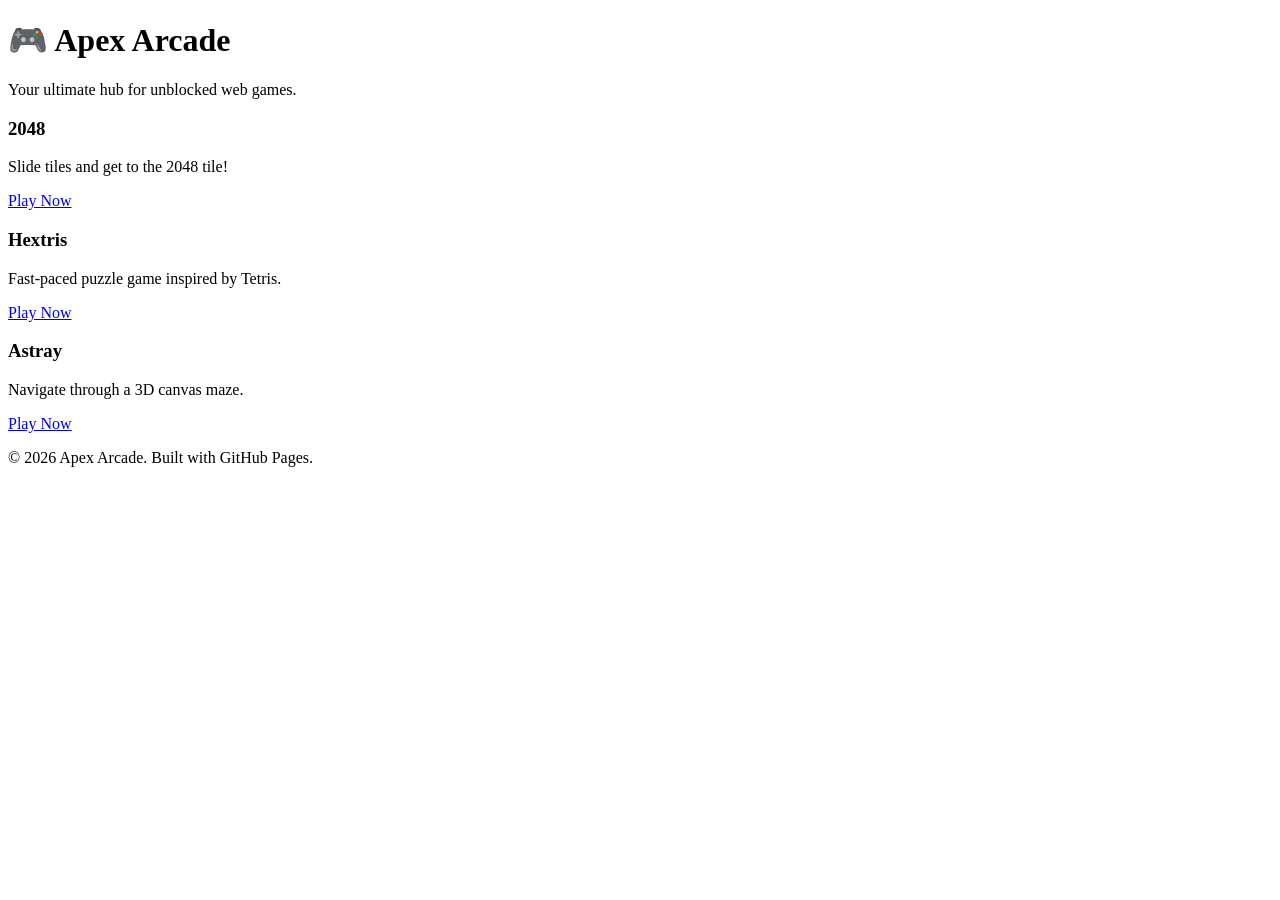
==== index.html @ ddfdd312 "Create index.html" ====
<!DOCTYPE html>
<html lang="en">
<head>
    <meta charset="UTF-8">
    <meta name="viewport" content="width=device-width, initial-scale=1.0">
    <title>Apex Arcade | Unblocked</title>
    <link rel="stylesheet" href="style.css">
</head>
<body>

    <header>
        <h1>🎮 Apex Arcade</h1>
        <p>Your ultimate hub for unblocked web games.</p>
    </header>

    <main class="game-container">
        <div class="game-card">
            <h3>2048</h3>
            <p>Slide tiles and get to the 2048 tile!</p>
            <a href="https://gabrielecirulli.github.io/2048/" target="_blank" class="play-btn">Play Now</a>
        </div>

        <div class="game-card">
            <h3>Hextris</h3>
            <p>Fast-paced puzzle game inspired by Tetris.</p>
            <a href="https://hextris.io/" target="_blank" class="play-btn">Play Now</a>
        </div>

        <div class="game-card">
            <h3>Astray</h3>
            <p>Navigate through a 3D canvas maze.</p>
            <a href="https://www.wordsandrock.com/astray/" target="_blank" class="play-btn">Play Now</a>
        </div>
    </main>

    <footer>
        <p>&copy; 2026 Apex Arcade. Built with GitHub Pages.</p>
    </footer>

</body>
</html>
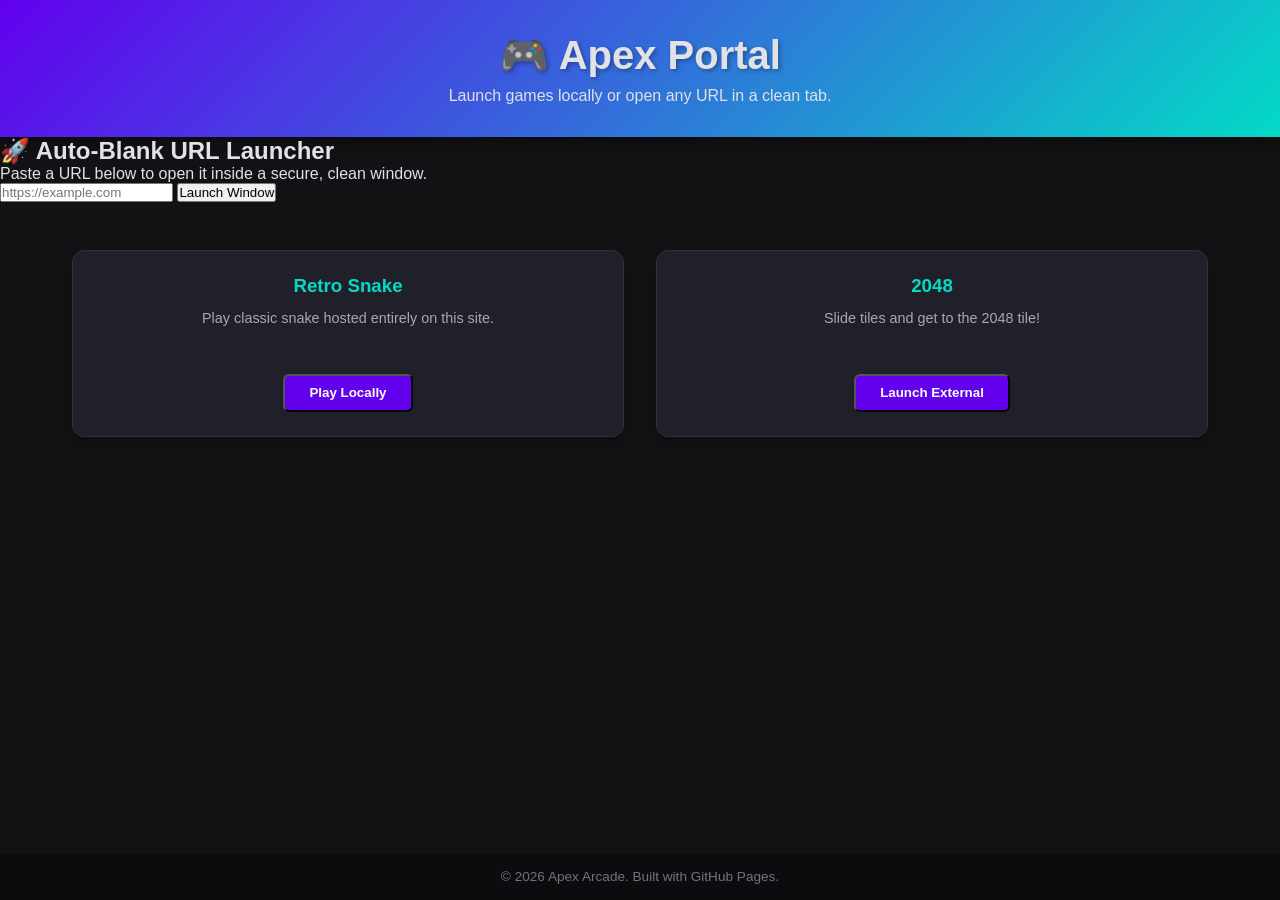
==== commit 7bb190c2: "Update index.html" ====
--- a/index.html
+++ b/index.html
@@ -3,39 +3,99 @@
 <head>
     <meta charset="UTF-8">
     <meta name="viewport" content="width=device-width, initial-scale=1.0">
-    <title>Apex Arcade | Unblocked</title>
+    <title>Apex Arcade & Launcher</title>
     <link rel="stylesheet" href="style.css">
 </head>
 <body>
 
     <header>
-        <h1>🎮 Apex Arcade</h1>
-        <p>Your ultimate hub for unblocked web games.</p>
+        <h1>🎮 Apex Portal</h1>
+        <p>Launch games locally or open any URL in a clean tab.</p>
     </header>
 
+    <section class="launcher-box">
+        <h2>🚀 Auto-Blank URL Launcher</h2>
+        <p>Paste a URL below to open it inside a secure, clean window.</p>
+        <div class="input-group">
+            <input type="text" id="urlInput" placeholder="https://example.com">
+            <button onclick="launchUrl()">Launch Window</button>
+        </div>
+    </section>
+
     <main class="game-container">
+        
+        <div class="game-card">
+            <h3>Retro Snake</h3>
+            <p>Play classic snake hosted entirely on this site.</p>
+            <button onclick="launchLocalGame('snake.html')" class="play-btn">Play Locally</button>
+        </div>
+
         <div class="game-card">
             <h3>2048</h3>
             <p>Slide tiles and get to the 2048 tile!</p>
-            <a href="https://gabrielecirulli.github.io/2048/" target="_blank" class="play-btn">Play Now</a>
+            <button onclick="launchUrlDirect('https://gabrielecirulli.github.io/2048/')" class="play-btn">Launch External</button>
         </div>
 
-        <div class="game-card">
-            <h3>Hextris</h3>
-            <p>Fast-paced puzzle game inspired by Tetris.</p>
-            <a href="https://hextris.io/" target="_blank" class="play-btn">Play Now</a>
-        </div>
-
-        <div class="game-card">
-            <h3>Astray</h3>
-            <p>Navigate through a 3D canvas maze.</p>
-            <a href="https://www.wordsandrock.com/astray/" target="_blank" class="play-btn">Play Now</a>
-        </div>
     </main>
 
     <footer>
         <p>&copy; 2026 Apex Arcade. Built with GitHub Pages.</p>
     </footer>
 
+    <script>
+        // Function 1: Launches any custom URL entered in the input box into about:blank
+        function launchUrl() {
+            let url = document.getElementById('urlInput').value.trim();
+            
+            if (!url) {
+                alert('Please enter a URL first!');
+                return;
+            }
+
+            // Ensure url has http or https prefix
+            if (!/^https?:\/\//i.test(url)) {
+                url = 'https://' + url;
+            }
+
+            const win = window.open('about:blank', '_blank');
+            if (win) {
+                win.document.body.style.margin = '0';
+                win.document.body.style.height = '100vh';
+                
+                const iframe = win.document.createElement('iframe');
+                iframe.style.border = 'none';
+                iframe.style.width = '100%';
+                iframe.style.height = '100%';
+                iframe.src = url;
+                
+                win.document.body.appendChild(iframe);
+            } else {
+                alert('Pop-up blocked! Please allow pop-ups for this site.');
+            }
+        }
+
+        // Function 2: For preset external game cards
+        function launchUrlDirect(targetUrl) {
+            const win = window.open('about:blank', '_blank');
+            if (win) {
+                win.document.body.style.margin = '0';
+                win.document.body.style.height = '100vh';
+                const iframe = win.document.createElement('iframe');
+                iframe.style.border = 'none';
+                iframe.style.width = '100%';
+                iframe.style.height = '100%';
+                iframe.src = targetUrl;
+                win.document.body.appendChild(iframe);
+            }
+        }
+
+        // Function 3: Opens your local HTML game files (like snake.html)
+        function launchLocalGame(pageName) {
+            // Gets the current domain path so it stays on your site structure
+            const currentPath = window.location.href.substring(0, window.location.href.lastIndexOf('/') + 1);
+            launchUrlDirect(currentPath + pageName);
+        }
+    </script>
+
 </body>
 </html>
--- a/style.css
+++ b/style.css
@@ -0,0 +1,88 @@
+* {
+    margin: 0;
+    padding: 0;
+    box-sizing: border-box;
+    font-family: 'Segoe UI', Tahoma, Geneva, Verdana, sans-serif;
+}
+
+body {
+    background-color: #121214;
+    color: #e1e1e6;
+    display: flex;
+    flex-direction: column;
+    min-height: 100vh;
+}
+
+header {
+    background: linear-gradient(135deg, #6200ee, #03dac6);
+    padding: 2rem;
+    text-align: center;
+    box-shadow: 0 4px 15px rgba(0, 0, 0, 0.5);
+}
+
+header h1 {
+    font-size: 2.5rem;
+    margin-bottom: 0.5rem;
+    text-shadow: 2px 2px 4px rgba(0,0,0,0.3);
+}
+
+.game-container {
+    display: grid;
+    grid-template-columns: repeat(auto-fit, minmax(250px, 1fr));
+    gap: 2rem;
+    padding: 3rem 2rem;
+    max-width: 1200px;
+    margin: 0 auto;
+    width: 100%;
+}
+
+.game-card {
+    background-color: #1f2029;
+    border-radius: 12px;
+    padding: 1.5rem;
+    text-align: center;
+    box-shadow: 0 8px 16px rgba(0,0,0,0.2);
+    transition: transform 0.2s, box-shadow 0.2s;
+    border: 1px solid #2e303c;
+}
+
+.game-card:hover {
+    transform: translateY(-5px);
+    box-shadow: 0 12px 20px rgba(98, 0, 238, 0.3);
+}
+
+.game-card h3 {
+    margin-bottom: 0.8rem;
+    color: #03dac6;
+}
+
+.game-card p {
+    font-size: 0.9rem;
+    color: #a8a8b3;
+    margin-bottom: 1.5rem;
+    min-height: 40px;
+}
+
+.play-btn {
+    display: inline-block;
+    background-color: #6200ee;
+    color: white;
+    padding: 0.6rem 1.5rem;
+    border-radius: 6px;
+    text-decoration: none;
+    font-weight: bold;
+    transition: background 0.2s;
+}
+
+.play-btn:hover {
+    background-color: #3700b3;
+}
+
+footer {
+    margin-top: auto;
+    background-color: #0c0c0e;
+    text-align: center;
+    padding: 1rem;
+    font-size: 0.85rem;
+    color: #737380;
+}
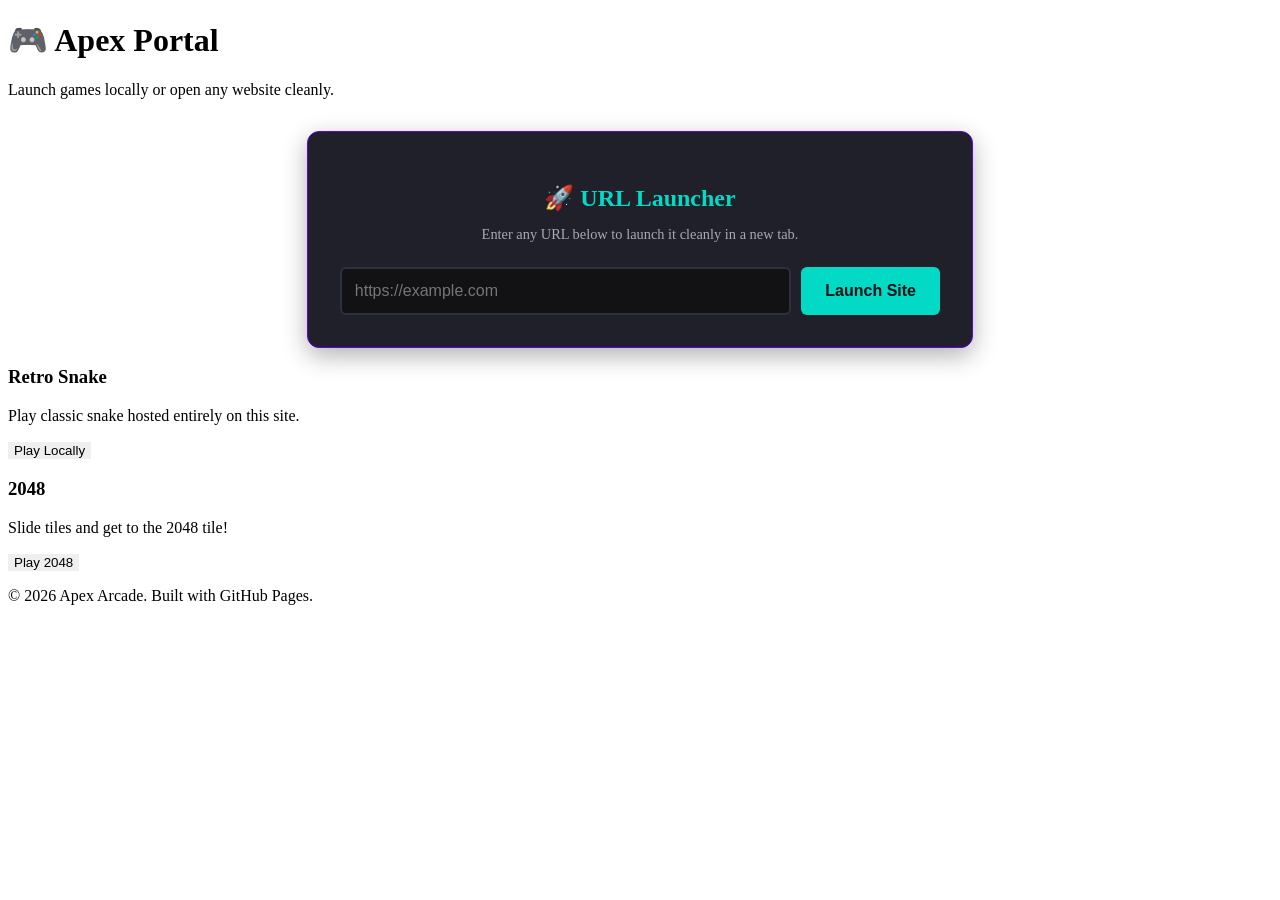
==== commit e0bd37a7: "Update index.html" ====
--- a/index.html
+++ b/index.html
@@ -10,15 +10,15 @@
 
     <header>
         <h1>🎮 Apex Portal</h1>
-        <p>Launch games locally or open any URL in a clean tab.</p>
+        <p>Launch games locally or open any website cleanly.</p>
     </header>
 
     <section class="launcher-box">
-        <h2>🚀 Auto-Blank URL Launcher</h2>
-        <p>Paste a URL below to open it inside a secure, clean window.</p>
+        <h2>🚀 URL Launcher</h2>
+        <p>Enter any URL below to launch it cleanly in a new tab.</p>
         <div class="input-group">
             <input type="text" id="urlInput" placeholder="https://example.com">
-            <button onclick="launchUrl()">Launch Window</button>
+            <button onclick="launchUrl()">Launch Site</button>
         </div>
     </section>
 
@@ -33,7 +33,7 @@
         <div class="game-card">
             <h3>2048</h3>
             <p>Slide tiles and get to the 2048 tile!</p>
-            <button onclick="launchUrlDirect('https://gabrielecirulli.github.io/2048/')" class="play-btn">Launch External</button>
+            <button onclick="launchDirect('https://gabrielecirulli.github.io/2048/')" class="play-btn">Play 2048</button>
         </div>
 
     </main>
@@ -43,7 +43,7 @@
     </footer>
 
     <script>
-        // Function 1: Launches any custom URL entered in the input box into about:blank
+        // Custom URL Launcher function
         function launchUrl() {
             let url = document.getElementById('urlInput').value.trim();
             
@@ -52,48 +52,24 @@
                 return;
             }
 
-            // Ensure url has http or https prefix
+            // Automatically add https:// if it is missing
             if (!/^https?:\/\//i.test(url)) {
                 url = 'https://' + url;
             }
 
-            const win = window.open('about:blank', '_blank');
-            if (win) {
-                win.document.body.style.margin = '0';
-                win.document.body.style.height = '100vh';
-                
-                const iframe = win.document.createElement('iframe');
-                iframe.style.border = 'none';
-                iframe.style.width = '100%';
-                iframe.style.height = '100%';
-                iframe.src = url;
-                
-                win.document.body.appendChild(iframe);
-            } else {
-                alert('Pop-up blocked! Please allow pop-ups for this site.');
-            }
+            // Opens in a clean new tab to bypass iframe security blocks
+            window.open(url, '_blank');
         }
 
-        // Function 2: For preset external game cards
-        function launchUrlDirect(targetUrl) {
-            const win = window.open('about:blank', '_blank');
-            if (win) {
-                win.document.body.style.margin = '0';
-                win.document.body.style.height = '100vh';
-                const iframe = win.document.createElement('iframe');
-                iframe.style.border = 'none';
-                iframe.style.width = '100%';
-                iframe.style.height = '100%';
-                iframe.src = targetUrl;
-                win.document.body.appendChild(iframe);
-            }
+        // Direct launcher for preset external game links
+        function launchDirect(targetUrl) {
+            window.open(targetUrl, '_blank');
         }
 
-        // Function 3: Opens your local HTML game files (like snake.html)
+        // Launcher for local HTML game files (like snake.html)
         function launchLocalGame(pageName) {
-            // Gets the current domain path so it stays on your site structure
             const currentPath = window.location.href.substring(0, window.location.href.lastIndexOf('/') + 1);
-            launchUrlDirect(currentPath + pageName);
+            window.open(currentPath + pageName, '_blank');
         }
     </script>
 
--- a/style.css
+++ b/style.css
@@ -1,88 +1,66 @@
-* {
-    margin: 0;
-    padding: 0;
-    box-sizing: border-box;
-    font-family: 'Segoe UI', Tahoma, Geneva, Verdana, sans-serif;
+/* Launcher Section Styles */
+.launcher-box {
+    background-color: #1f2029;
+    max-width: 600px;
+    margin: 2rem auto 0 auto;
+    padding: 2rem;
+    border-radius: 12px;
+    border: 1px solid #6200ee;
+    text-align: center;
+    box-shadow: 0 8px 24px rgba(0,0,0,0.3);
 }
 
-body {
-    background-color: #121214;
-    color: #e1e1e6;
-    display: flex;
-    flex-direction: column;
-    min-height: 100vh;
+.launcher-box h2 {
+    color: #03dac6;
+    margin-bottom: 0.5rem;
 }
 
-header {
-    background: linear-gradient(135deg, #6200ee, #03dac6);
-    padding: 2rem;
-    text-align: center;
-    box-shadow: 0 4px 15px rgba(0, 0, 0, 0.5);
+.launcher-box p {
+    color: #a8a8b3;
+    font-size: 0.9rem;
+    margin-bottom: 1.5rem;
 }
 
-header h1 {
-    font-size: 2.5rem;
-    margin-bottom: 0.5rem;
-    text-shadow: 2px 2px 4px rgba(0,0,0,0.3);
+.input-group {
+    display: flex;
+    gap: 10px;
+    justify-content: center;
 }
 
-.game-container {
-    display: grid;
-    grid-template-columns: repeat(auto-fit, minmax(250px, 1fr));
-    gap: 2rem;
-    padding: 3rem 2rem;
-    max-width: 1200px;
-    margin: 0 auto;
-    width: 100%;
+.input-group input {
+    flex: 1;
+    background-color: #121214;
+    border: 2px solid #2e303c;
+    border-radius: 6px;
+    padding: 0.8rem;
+    color: white;
+    font-size: 1rem;
+    outline: none;
+    transition: border-color 0.2s;
 }
 
-.game-card {
-    background-color: #1f2029;
-    border-radius: 12px;
-    padding: 1.5rem;
-    text-align: center;
-    box-shadow: 0 8px 16px rgba(0,0,0,0.2);
-    transition: transform 0.2s, box-shadow 0.2s;
-    border: 1px solid #2e303c;
+.input-group input:focus {
+    border-color: #03dac6;
 }
 
-.game-card:hover {
-    transform: translateY(-5px);
-    box-shadow: 0 12px 20px rgba(98, 0, 238, 0.3);
-}
-
-.game-card h3 {
-    margin-bottom: 0.8rem;
-    color: #03dac6;
-}
-
-.game-card p {
-    font-size: 0.9rem;
-    color: #a8a8b3;
-    margin-bottom: 1.5rem;
-    min-height: 40px;
-}
-
-.play-btn {
-    display: inline-block;
-    background-color: #6200ee;
-    color: white;
-    padding: 0.6rem 1.5rem;
+.input-group button {
+    background-color: #03dac6;
+    color: #121214;
+    border: none;
+    padding: 0.8rem 1.5rem;
     border-radius: 6px;
-    text-decoration: none;
     font-weight: bold;
+    cursor: pointer;
+    font-size: 1rem;
     transition: background 0.2s;
 }
 
-.play-btn:hover {
-    background-color: #3700b3;
+.input-group button:hover {
+    background-color: #01bfa5;
 }
 
-footer {
-    margin-top: auto;
-    background-color: #0c0c0e;
-    text-align: center;
-    padding: 1rem;
-    font-size: 0.85rem;
-    color: #737380;
+/* Fix button pointers for the game cards */
+.play-btn {
+    cursor: pointer;
+    border: none;
 }
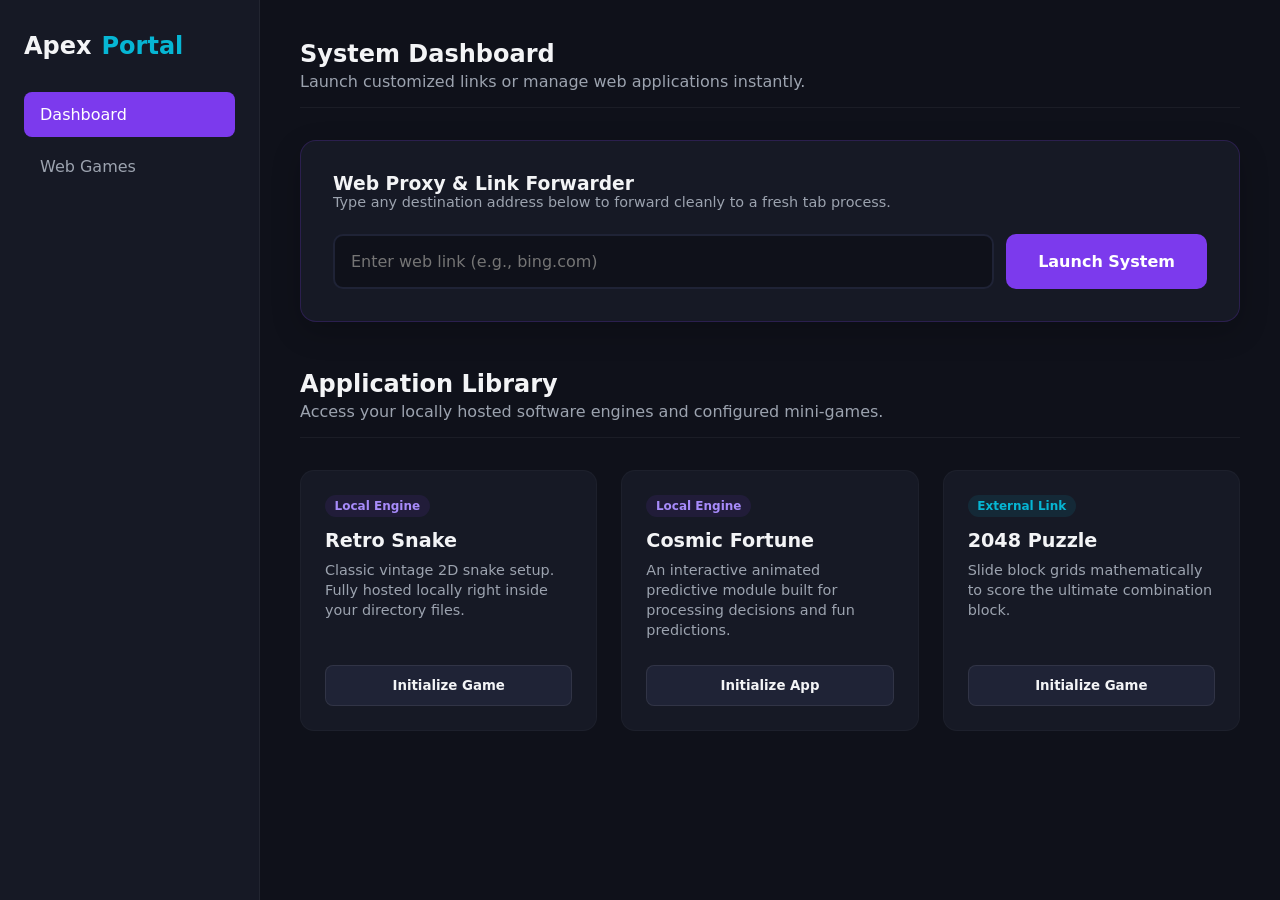
==== commit 92f828dd: "Update index.html" ====
--- a/index.html
+++ b/index.html
@@ -3,70 +3,325 @@
 <head>
     <meta charset="UTF-8">
     <meta name="viewport" content="width=device-width, initial-scale=1.0">
-    <title>Apex Arcade & Launcher</title>
-    <link rel="stylesheet" href="style.css">
+    <title>Apex Hub Dashboard</title>
+    <style>
+        :root {
+            --bg-primary: #0f111a;
+            --bg-surface: #161925;
+            --bg-card: #1f2336;
+            --accent: #7c3aed;
+            --accent-hover: #6d28d9;
+            --text-main: #f3f4f6;
+            --text-muted: #9ca3af;
+            --neon-blue: #06b6d4;
+        }
+
+        * {
+            margin: 0;
+            padding: 0;
+            box-sizing: border-box;
+            font-family: 'Segoe UI', system-ui, sans-serif;
+        }
+
+        body {
+            background-color: var(--bg-primary);
+            color: var(--text-main);
+            display: flex;
+            min-height: 100vh;
+        }
+
+        /* User-Friendly Dashboard Sidebar */
+        .sidebar {
+            width: 260px;
+            background-color: var(--bg-surface);
+            border-right: 1px solid rgba(255, 255, 255, 0.05);
+            padding: 2rem 1.5rem;
+            display: flex;
+            flex-direction: column;
+            gap: 2rem;
+        }
+
+        .brand h1 {
+            font-size: 1.5rem;
+            color: var(--text-main);
+            display: flex;
+            align-items: center;
+            gap: 10px;
+        }
+
+        .brand span {
+            color: var(--neon-blue);
+        }
+
+        .nav-links {
+            display: flex;
+            flex-direction: column;
+            gap: 0.5rem;
+            list-style: none;
+        }
+
+        .nav-item {
+            display: block;
+            padding: 0.8rem 1rem;
+            color: var(--text-muted);
+            text-decoration: none;
+            border-radius: 8px;
+            font-weight: 500;
+            transition: all 0.2s;
+        }
+
+        .nav-item:hover, .nav-item.active {
+            background-color: var(--accent);
+            color: white;
+        }
+
+        /* Main Workspace Layout */
+        .main-content {
+            flex: 1;
+            padding: 2.5rem;
+            overflow-y: auto;
+            max-width: 1200px;
+            margin: 0 auto;
+            width: 100%;
+        }
+
+        .section-header {
+            margin-bottom: 2rem;
+            border-bottom: 1px solid rgba(255, 255, 255, 0.05);
+            padding-bottom: 1rem;
+        }
+
+        .section-header p {
+            color: var(--text-muted);
+            margin-top: 0.25rem;
+        }
+
+        /* Clean & Responsive Launcher Box Layout */
+        .launcher-card {
+            background-color: var(--bg-surface);
+            border: 1px solid rgba(124, 58, 237, 0.2);
+            border-radius: 16px;
+            padding: 2rem;
+            margin-bottom: 3rem;
+            box-shadow: 0 10px 30px rgba(0, 0, 0, 0.2);
+        }
+
+        .input-wrapper {
+            display: flex;
+            gap: 12px;
+            margin-top: 1.5rem;
+        }
+
+        .input-wrapper input {
+            flex: 1;
+            background-color: var(--bg-primary);
+            border: 2px solid var(--bg-card);
+            border-radius: 10px;
+            padding: 1rem;
+            color: white;
+            font-size: 1rem;
+            outline: none;
+            transition: border-color 0.2s;
+        }
+
+        .input-wrapper input:focus {
+            border-color: var(--neon-blue);
+        }
+
+        .launch-btn {
+            background-color: var(--accent);
+            color: white;
+            border: none;
+            padding: 0 2rem;
+            border-radius: 10px;
+            font-weight: 600;
+            font-size: 1rem;
+            cursor: pointer;
+            transition: background-color 0.2s;
+        }
+
+        .launch-btn:hover {
+            background-color: var(--accent-hover);
+        }
+
+        /* Grid Framework for App/Game Cards */
+        .grid-layout {
+            display: grid;
+            grid-template-columns: repeat(auto-fill, minmax(280px, 1fr));
+            gap: 1.5rem;
+        }
+
+        .app-card {
+            background-color: var(--bg-surface);
+            border-radius: 14px;
+            padding: 1.5rem;
+            border: 1px solid rgba(255, 255, 255, 0.03);
+            display: flex;
+            flex-direction: column;
+            justify-content: space-between;
+            min-height: 200px;
+            transition: transform 0.2s, border-color 0.2s;
+        }
+
+        .app-card:hover {
+            transform: translateY(-4px);
+            border-color: rgba(6, 182, 212, 0.4);
+        }
+
+        .card-meta h3 {
+            font-size: 1.2rem;
+            margin-bottom: 0.5rem;
+        }
+
+        .card-meta p {
+            color: var(--text-muted);
+            font-size: 0.9rem;
+            line-height: 1.4;
+        }
+
+        .badge {
+            display: inline-block;
+            font-size: 0.75rem;
+            background-color: rgba(6, 182, 212, 0.1);
+            color: var(--neon-blue);
+            padding: 0.25rem 0.6rem;
+            border-radius: 20px;
+            margin-bottom: 0.75rem;
+            font-weight: bold;
+        }
+
+        .badge.local {
+            background-color: rgba(124, 58, 237, 0.1);
+            color: #a78bfa;
+        }
+
+        .card-action {
+            margin-top: 1.5rem;
+        }
+
+        .action-btn {
+            width: 100%;
+            background-color: var(--bg-card);
+            color: var(--text-main);
+            border: 1px solid rgba(255, 255, 255, 0.08);
+            padding: 0.75rem;
+            border-radius: 8px;
+            font-weight: 600;
+            cursor: pointer;
+            transition: all 0.2s;
+        }
+
+        .action-btn:hover {
+            background-color: var(--accent);
+            color: white;
+            border-color: transparent;
+        }
+
+        /* Responsive Fixes */
+        @media (max-width: 768px) {
+            body { flex-direction: column; }
+            .sidebar { width: 100%; padding: 1.5rem; }
+            .input-wrapper { flex-direction: column; }
+            .launch-btn { padding: 1rem; }
+        }
+    </style>
 </head>
 <body>
 
-    <header>
-        <h1>🎮 Apex Portal</h1>
-        <p>Launch games locally or open any website cleanly.</p>
-    </header>
-
-    <section class="launcher-box">
-        <h2>🚀 URL Launcher</h2>
-        <p>Enter any URL below to launch it cleanly in a new tab.</p>
-        <div class="input-group">
-            <input type="text" id="urlInput" placeholder="https://example.com">
-            <button onclick="launchUrl()">Launch Site</button>
+    <nav class="sidebar">
+        <div class="brand">
+            <h1>Apex <span>Portal</span></h1>
         </div>
-    </section>
-
-    <main class="game-container">
+        <ul class="nav-links">
+            <li><a href="#launcher" class="nav-item active">Dashboard</a></li>
+            <li><a href="#library" class="nav-item">Web Games</a></li>
+        </ul>
+    </nav>
+
+    <main class="main-content">
         
-        <div class="game-card">
-            <h3>Retro Snake</h3>
-            <p>Play classic snake hosted entirely on this site.</p>
-            <button onclick="launchLocalGame('snake.html')" class="play-btn">Play Locally</button>
+        <section id="launcher" class="section-header">
+            <h2>System Dashboard</h2>
+            <p>Launch customized links or manage web applications instantly.</p>
+        </section>
+
+        <div class="launcher-card">
+            <h3>Web Proxy & Link Forwarder</h3>
+            <p style="color: var(--text-muted); font-size: 0.9rem;">Type any destination address below to forward cleanly to a fresh tab process.</p>
+            <div class="input-wrapper">
+                <input type="text" id="urlInput" placeholder="Enter web link (e.g., bing.com)">
+                <button class="launch-btn" onclick="launchUrl()">Launch System</button>
+            </div>
         </div>
 
-        <div class="game-card">
-            <h3>2048</h3>
-            <p>Slide tiles and get to the 2048 tile!</p>
-            <button onclick="launchDirect('https://gabrielecirulli.github.io/2048/')" class="play-btn">Play 2048</button>
+        <section id="library" class="section-header">
+            <h2>Application Library</h2>
+            <p>Access your locally hosted software engines and configured mini-games.</p>
+        </section>
+
+        <div class="grid-layout">
+            
+            <div class="app-card">
+                <div class="card-meta">
+                    <span class="badge local">Local Engine</span>
+                    <h3>Retro Snake</h3>
+                    <p>Classic vintage 2D snake setup. Fully hosted locally right inside your directory files.</p>
+                </div>
+                <div class="card-action">
+                    <button class="action-btn" onclick="launchLocalGame('snake.html')">Initialize Game</button>
+                </div>
+            </div>
+
+            <div class="app-card">
+                <div class="card-meta">
+                    <span class="badge local">Local Engine</span>
+                    <h3>Cosmic Fortune</h3>
+                    <p>An interactive animated predictive module built for processing decisions and fun predictions.</p>
+                </div>
+                <div class="card-action">
+                    <button class="action-btn" onclick="launchLocalGame('fortune.html')">Initialize App</button>
+                </div>
+            </div>
+
+            <div class="app-card">
+                <div class="card-meta">
+                    <span class="badge">External Link</span>
+                    <h3>2048 Puzzle</h3>
+                    <p>Slide block grids mathematically to score the ultimate combination block.</p>
+                </div>
+                <div class="card-action">
+                    <button class="action-btn" onclick="launchDirect('https://gabrielecirulli.github.io/2048/')">Initialize Game</button>
+                </div>
+            </div>
+
         </div>
 
     </main>
 
-    <footer>
-        <p>&copy; 2026 Apex Arcade. Built with GitHub Pages.</p>
-    </footer>
-
     <script>
-        // Custom URL Launcher function
+        // Custom URL Processing Link Engine
         function launchUrl() {
             let url = document.getElementById('urlInput').value.trim();
             
             if (!url) {
-                alert('Please enter a URL first!');
+                alert('Please provide a routing path address first!');
                 return;
             }
 
-            // Automatically add https:// if it is missing
+            // Enforce proper web protocol prefixes
             if (!/^https?:\/\//i.test(url)) {
                 url = 'https://' + url;
             }
 
-            // Opens in a clean new tab to bypass iframe security blocks
             window.open(url, '_blank');
         }
 
-        // Direct launcher for preset external game links
+        // Direct System Opener
         function launchDirect(targetUrl) {
             window.open(targetUrl, '_blank');
         }
 
-        // Launcher for local HTML game files (like snake.html)
+        // Internal Directory Launcher App Routing
         function launchLocalGame(pageName) {
             const currentPath = window.location.href.substring(0, window.location.href.lastIndexOf('/') + 1);
             window.open(currentPath + pageName, '_blank');
